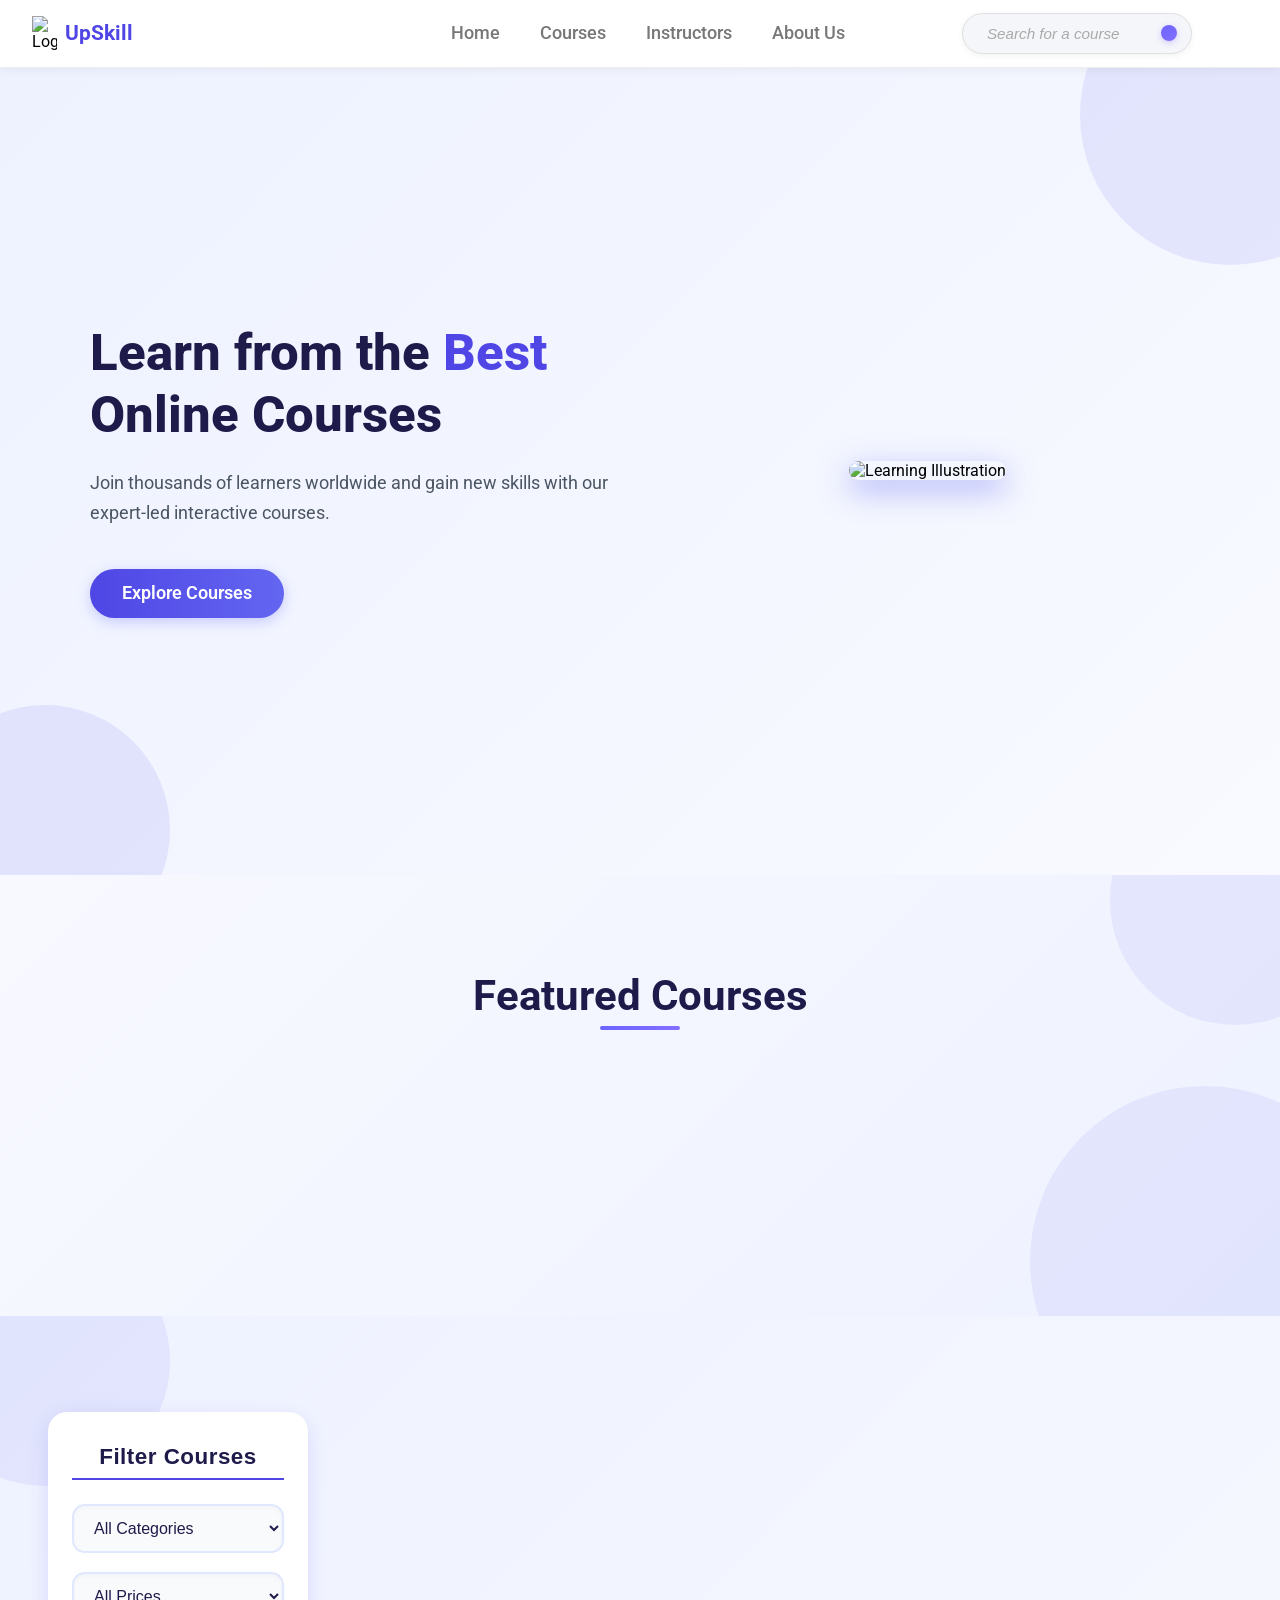
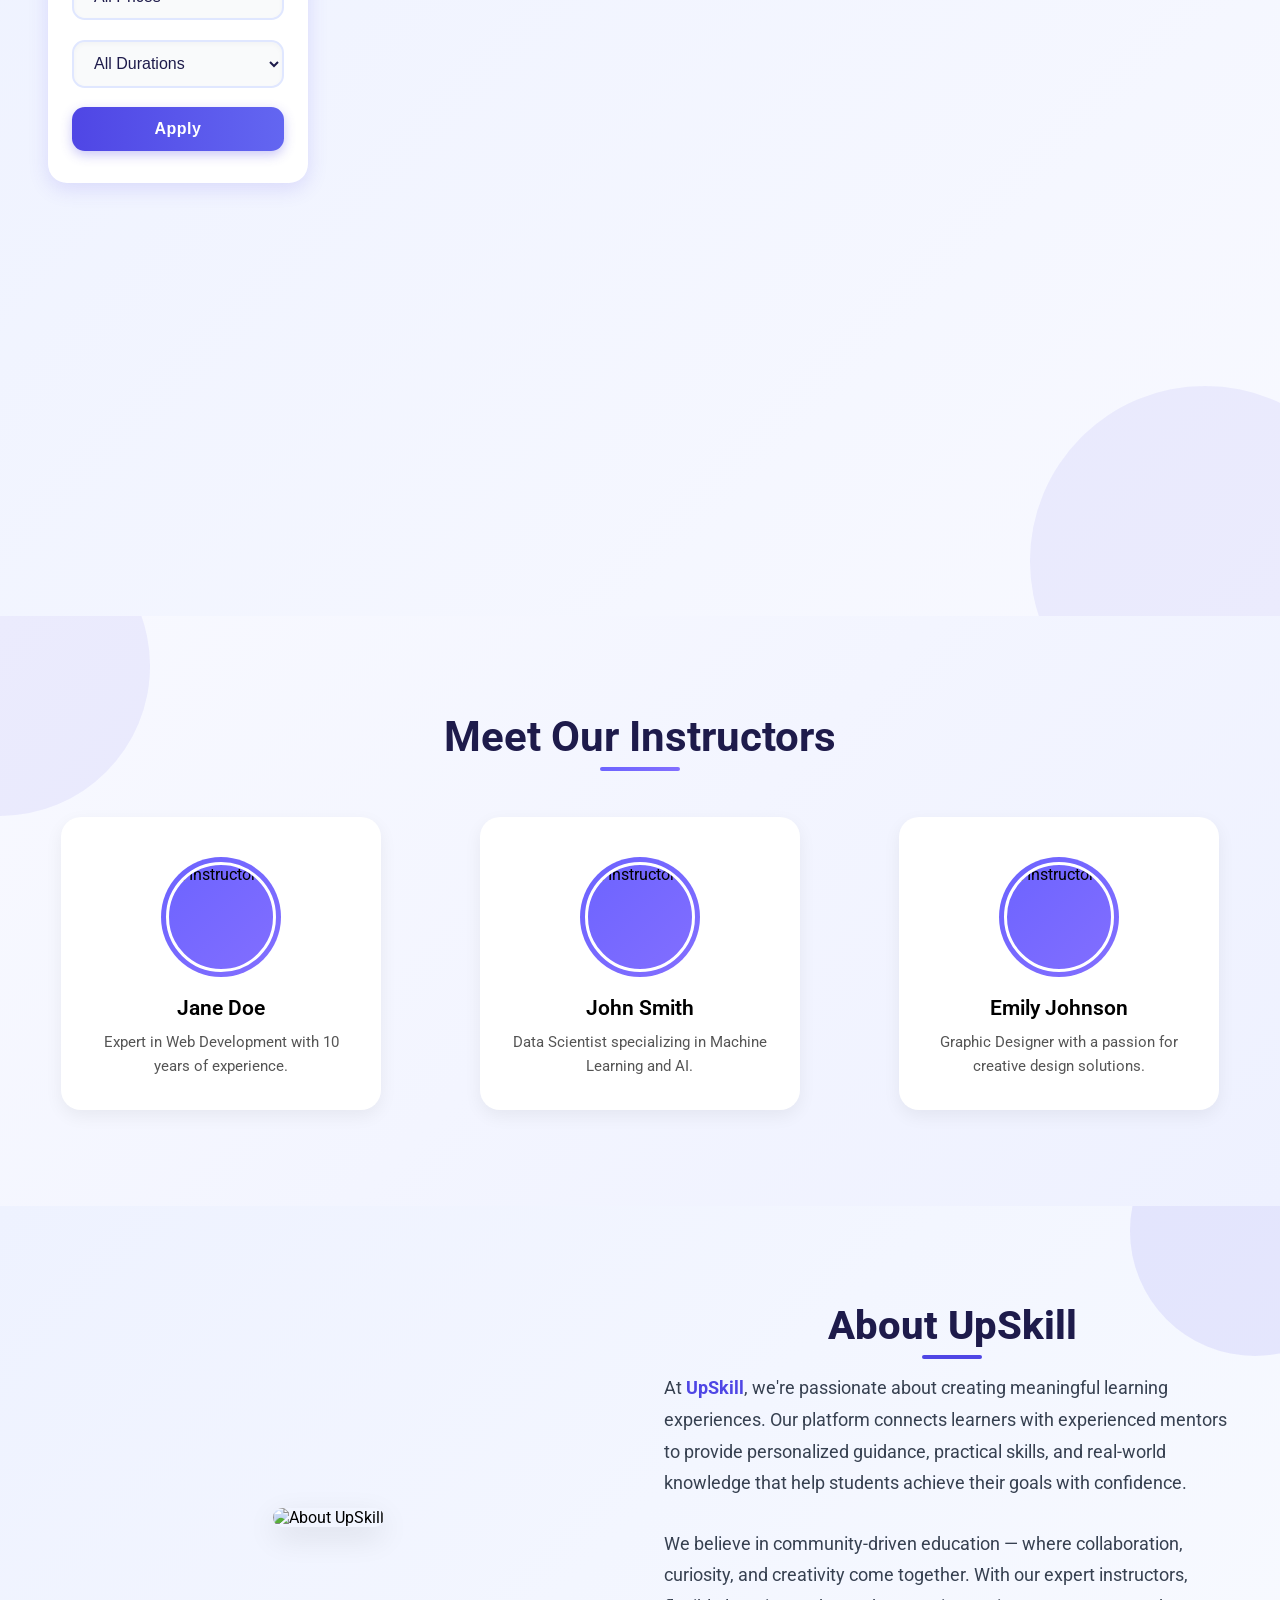
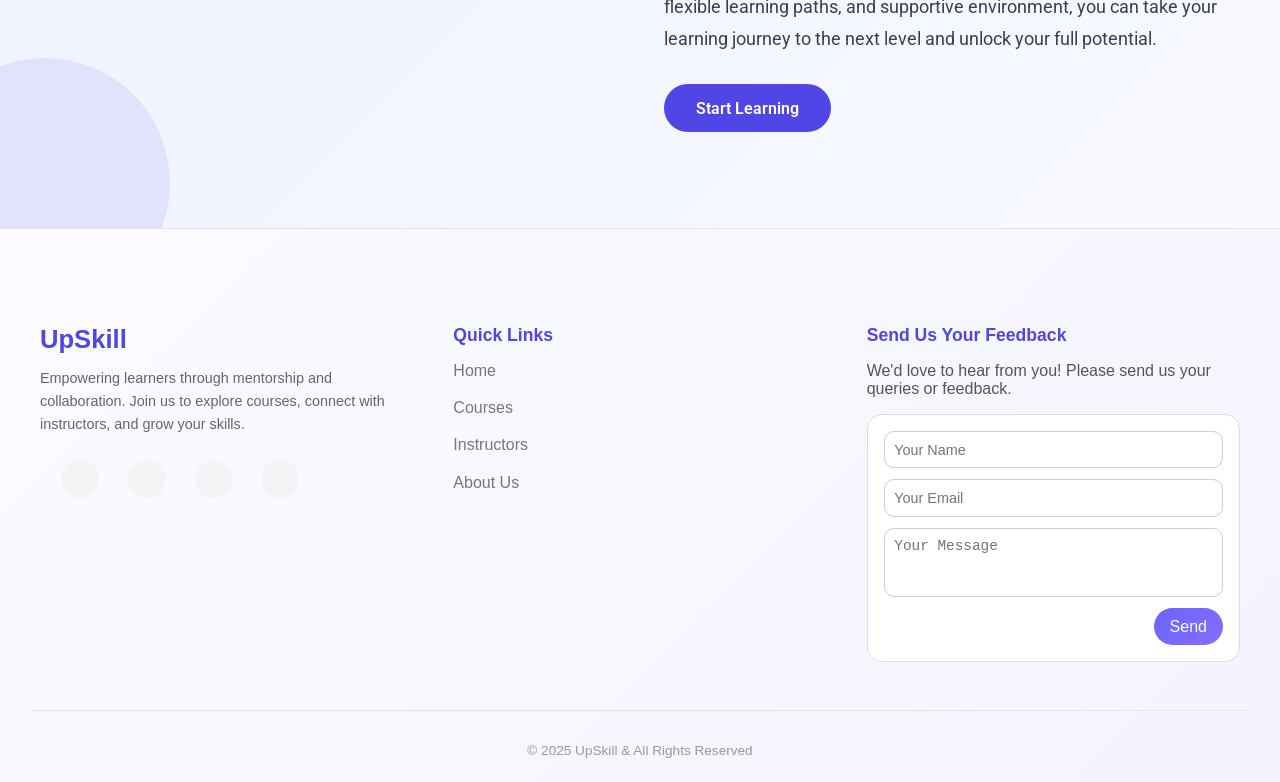
==== index.html @ 26d72ffb "Linking pages + some improvements in the admin page. /W Beshnack (Merge Request #7(" ====
<!DOCTYPE html>
<html lang="en">

<head>
    <meta charset="UTF-8" />
    <meta name="viewport" content="width=device-width, initial-scale=1.0" />
    <title>UpSkill</title>
    <link rel="stylesheet" href="https://cdnjs.cloudflare.com/ajax/libs/remixicon/3.5.0/remixicon.css">
    <link rel="shortcut icon" href="assets/img/online-learning.png" type="image/x-icon">

    <link rel="preconnect" href="https://fonts.googleapis.com">
    <link rel="preconnect" href="https://fonts.gstatic.com" crossorigin>
    <link href="https://fonts.googleapis.com/css2?family=Roboto:wght@400;500;700&display=swap" rel="stylesheet">

    <link rel="stylesheet" href="assets/css/style.css"/>
    <link rel="stylesheet" href="assets/css/swiper-bundle.min.css">
</head>

<body>
    <!-- Header -->
    <header class="header">
        <nav class="nav container">
            <!-- Logo -->
            <div class="nav__logo">
                <img src="assets/img/online-learning.png" alt="Logo" class="nav__logo-img" />
            </div>
            <div class="logo">UpSkill</div>

            <!-- Navigation Menu -->
            <div class="nav__menu" id="nav-menu">
                <ul class="nav__list">
                    <li class="nav__item">
                        <a href="#home" class="nav__link">
                            <i class="ri-home-2-line"></i>
                            <span>Home</span>
                        </a>
                    </li>
                    <li class="nav__item">
                        <a href="#courses" class="nav__link">
                            <i class="ri-book-open-line"></i>
                            <span>Courses</span>
                        </a>
                    </li>
                    <li class="nav__item">
                        <a href="#instructors" class="nav__link">
                            <i class="ri-presentation-line"></i>
                            <span>Instructors</span>
                        </a>
                    </li>
                    <li class="nav__item">
                        <a href="#about" class="nav__link">
                            <i class="ri-information-line"></i>
                            <span>About Us</span>
                        </a>
                    </li>
                </ul>
            </div>

            <div class="search-bar">
                <input type="text" placeholder="Search for a course" />
                <button><i class="ri-search-line"></i></button>
            </div>
            <div class="nav__actions">
                <i class="ri-user-line login-button" id="login-button" title="Login"></i>
                <i class="ri-notification-line" id="notification-button" title="Notifications"></i>
                <i class="ri-moon-line theme-button" id="theme-button" title="Toggle Theme"></i>
                <i class="ri-global-line" id="language-button" title="Change Language"></i>
            </div>
        </nav>
    </header>

    <main class="main">
        <!-- Home -->
        <section class="home section" id="home">
            <div class="home__container container grid">
                <div class="home__data">
                    <h1 class="home__title">
                        Learn from the <span class="highlight">Best</span><br> Online Courses
                    </h1>
                    <p class="home__description">
                        Join thousands of learners worldwide and gain new skills with our expert-led interactive courses.
                    </p>
                    <a href="#courses" class="button">Explore Courses</a>
                </div>
        
                <div class="home__image">
                    <img src="assets/img/aaa.png" alt="Learning Illustration" />
                </div>
            </div>
        </section>

        <!--------------- COURSES SECTION ----->
        <section class="courses section" id="courses">
            <h2 class="section__title">Featured Courses</h2>

            <div class="courses__container container">
                <div class="courses__swiper swiper">
                    <div class="swiper-wrapper">
                        <!-- Courses -->
                    </div>
                </div>
                <!-- Swiper Navigation -->
                <div class="swiper-button-prev"></div>
                <div class="swiper-button-next"></div>
                <div class="swiper-pagination"></div>
            </div>
        </section>

        <!----------------------------------Filter & Courses Section--------------------------->
        <section class="courses-filter-section">
            <div class="filter">
                <h3 class="filter-title">Filter Courses</h3>
                <div class="filter-controls">
                    <select id="categoryFilter">
                        <option value="all">All Categories</option>
                        <option value="Web Development">Web Development</option>
                        <option value="design">Design</option>
                        <option value="ai">Artificial Intelligence</option>
                        <option value="cyber">CyberSecurity</option>
                    </select>

                    <select id="priceFilter">
                        <option value="all">All Prices</option>
                        <option value="Free">Free</option>
                        <option value="under50">$0 -> $50</option>
                        <option value="under100">$50 -> $100</option>
                        <option value="premium">$100+</option>
                    </select>

                    <select id="durationFilter">
                        <option value="all">All Durations</option>
                        <option value="short">0 -> 5 hours</option>
                        <option value="medium">5 -> 15 hours</option>
                        <option value="long">15+ hours</option>
                    </select>

                    <button id="applyFilter">Apply</button>
                </div>
            </div>

            <div class="courses-container-filter" id="coursesContainerFilter">

            </div>
        </section>

            <!-- Instructors -->
                <section class="instructors section" id="instructors">
                    <h2 class="section__title">Meet Our Instructors</h2>
                
                    <div class="instructors__container">
                        <div class="instructor-item">
                            <div class="instructor-image-wrapper">
                                <img src="assets/img/aaa.png" alt="Instructor 1" class="instructor-image" />
                            </div>
                            <h3 class="instructor-name">Jane Doe</h3>
                            <p class="instructor-bio">
                                Expert in Web Development with 10 years of experience.
                            </p>
                        </div>
                
                        <div class="instructor-item">
                            <div class="instructor-image-wrapper">
                                <img src="assets/img/aaa.png" alt="Instructor 2" class="instructor-image" />
                            </div>
                            <h3 class="instructor-name">John Smith</h3>
                            <p class="instructor-bio">
                                Data Scientist specializing in Machine Learning and AI.
                            </p>
                        </div>
                
                        <div class="instructor-item">
                            <div class="instructor-image-wrapper">
                                <img src="assets/img/aaa.png" alt="Instructor 3" class="instructor-image" />
                            </div>
                            <h3 class="instructor-name">Emily Johnson</h3>
                            <p class="instructor-bio">
                                Graphic Designer with a passion for creative design solutions.
                            </p>
                        </div>
                    </div>
                </section>

    <!-- About Us -->
    <section class="about section" id="about">
        <div class="about__container container grid">
            <div class="about__image">
                <img src="assets/img/aaa.png" alt="About UpSkill" />
            </div>

            <div class="about__data">
                <h2 class="section__title about__title">About UpSkill</h2>
                <p class="about__description">
                    At <strong>UpSkill</strong>, we're passionate about creating meaningful learning experiences.
                    Our platform connects learners with experienced mentors to provide personalized guidance, practical
                    skills,
                    and real-world knowledge that help students achieve their goals with confidence.
                </p>

                <p class="about__description">
                    We believe in community-driven education — where collaboration, curiosity, and creativity come together.
                    With our expert instructors, flexible learning paths, and supportive environment,
                    you can take your learning journey to the next level and unlock your full potential.
                </p>

                <a href="#courses" class="about__button">Start Learning</a>
            </div>
        </div>
    </section>
    </main>

    <!-- Footer -->
    <footer class="footer">
        <div class="footer-container">
            <!-- Logo + Links -->
            <div class="footer-col">
                <h2 class="footer-logo">UpSkill</h2>
                <p class="footer-desc">
                    Empowering learners through mentorship and collaboration.
                    Join us to explore courses, connect with instructors, and grow your skills.
                </p>

                <div class="social-icons">
                    <a href="#"><i class="ri-facebook-fill"></i></a>
                    <a href="#"><i class="ri-twitter-fill"></i></a>
                    <a href="#"><i class="ri-instagram-fill"></i></a>
                    <a href="#"><i class="ri-linkedin-fill"></i></a>
                </div>
            </div>

            <!-- Quick Links -->
            <div class="footer-col">
                <h3>Quick Links</h3>
                <ul class="footer-links">
                    <li><a href="#home">Home</a></li>
                    <li><a href="#courses">Courses</a></li>
                    <li><a href="#instructors">Instructors</a></li>
                    <li><a href="#about">About Us</a></li>
                </ul>
            </div>

            <!-- Feedback Form -->
            <div class="footer-col">
                <h3>Send Us Your Feedback</h3>
                <p>We'd love to hear from you! Please send us your queries or feedback.</p>

                <form class="footer-feedback">
                    <input type="text" placeholder="Your Name" required />
                    <input type="email" placeholder="Your Email" required />
                    <textarea placeholder="Your Message" rows="3" required></textarea>
                    <button type="submit"><i class="ri-send-plane-line"></i> Send</button>
                </form>
            </div>
        </div>

        <div class="footer-bottom">
            <p>&copy; 2025 UpSkill & All Rights Reserved</p>
        </div>
    </footer>

    <!-- ========== Login Popup ========== -->
    <div class="login__container" id="login-container">
        <div class="login__box">
            <i class="ri-close-line login__close" id="login-close"></i>
            <h2 class="login__title">Welcome Back</h2>
            <p class="login__subtitle">Login to continue your learning journey</p>
    
            <form class="login__form">
                <div class="login__input-box">
                    <input type="email" id="popupemail" required>
                    <label>Email</label>
                </div>
    
                <div class="login__input-box">
                    <input type="password" id="popuppassword" required>
                    <label>Password</label>
                </div>
    
                <button type="submit" class="login__btn" id="login--button">Login</button>
                <button type="reset" class="logout__btn" id="logout-button">Logout</button>
    
                <p class="login__register">
                    Don't have an account? <a href="register.html">Register</a>
                </p>
            </form>
        </div>
    </div>

    <!-- ========== Script ========== -->
    <script src="assets/js/main.js" type="module"></script>
    <script src="assets/js/indexlogin.js" type="module"></script>
    <script src="assets/js/theme.js"></script>
    <script src="assets/js/swiper-bundle.min.js"></script>
    <script src="assets/js/courses.js" type="module"></script>
    <script src="assets/js/filter.js" type="module"></script>
    <script src="assets/js/language.js"></script>
</body>

</html>
---- assets/css/style.css ----
/*
    color palette
    #4f46e5
    #4338ca
    #6c63ff
    #1e1b4b
    #836fff
    #777
    #333
    #000
    #fff
*/

* {
    margin: 0;
    padding: 0;
    box-sizing: border-box;
}

html {
    scroll-behavior: smooth;
    font-family: "Roboto", sans-serif;
}

body {
    font-family: "Roboto", sans-serif;
    background-color: #fff;
    color: #000;
    display: flex;
    flex-direction: column;
    min-height: 100vh;
    padding-top: 65px; 
}

.header {
    width: 100%;
    position: fixed;
    top: 0;
    left: 0;
    z-index: 1000; 
    border-bottom: 1px solid #eee;
    background-color: #fff;
    padding: 0.8rem 2rem;
    box-shadow: 0 2px 10px rgba(0, 0, 0, 0.05); 
}

.nav.container {
    display: flex;
    align-items: center;
    justify-content: space-between;
    flex-wrap: wrap;
}

.logo {
    font-weight: 700;
    font-size: 1.3rem;
    color: #4f46e5;
}

.nav__logo img {
    width: 25px;
    height: auto;
    margin-right: 0.5rem;
    display: flex;
    align-items: center;
}

/* ========== Navigation Menu =======================*/
.nav__menu {
    flex: 1;
    display: flex;
    justify-content: center;
    margin-left: 12rem;
}

.nav__list {
    list-style: none;
    display: flex;
    gap: 2rem;
}

.nav__link {
    text-decoration: none;
    color: #777;
    font-weight: 500;
    font-size: 1.1rem;
    display: flex;
    align-items: center;
    gap: 0.5rem;
    transition: 0.3s ease;
}

.nav__link:hover,
.nav__link.active-link {
    color: #4338ca;
}

.nav__link i {
    font-size: 1.1rem;
}

.nav__actions {
    display: flex;
    align-items: center;
    gap: 1rem;
}

.search-bar {
    display: flex;
    align-items: center;
    background-color: #f7f7fa;
    border-radius: 30px;
    padding: 0.45rem 0.9rem;
    width: 240px;
    transition: all 0.3s ease;
    box-shadow: 0 2px 8px rgba(0, 0, 0, 0.05);
    border: 1px solid transparent;
}

.search-bar input {
    border: none;
    background: transparent;
    outline: none;
    width: 100%;
    padding: 0.4rem;
    font-size: 0.9rem;
    color: #333;
}

.search-bar input::placeholder {
    color: #aaa;
    font-style: italic;
}

.search-bar button {
    border: none;
    background: linear-gradient(135deg, #6c63ff, #836fff);
    color: #fff;
    cursor: pointer;
    font-size: 1rem;
    border-radius: 50%;
    padding: 0.4rem;
    display: flex;
    align-items: center;
    justify-content: center;
    transition: 0.3s ease;
}

.search-bar {
    display: flex;
    align-items: center;
    background: #f5f6fa;
    border-radius: 40px;
    padding: 0.3rem 0.9rem;
    width: 230px;
    transition: all 0.35s ease;
    box-shadow: 0 2px 6px rgba(0, 0, 0, 0.05);
    border: 1px solid #e0e0e0;
    position: relative;
    margin-right: 0.5rem;
}

.search-bar input {
    border: none;
    background: transparent;
    outline: none;
    width: 100%;
    padding: 0.4rem 0.6rem;
    font-size: 0.95rem;
    color: #333;
    font-weight: 500;
    transition: 0.3s ease;
}

.search-bar input::placeholder {
    color: #aaa;
    font-weight: 400;
}

.search-bar button {
    border: none;
    background: linear-gradient(135deg, #6c63ff, #836fff);
    color: #fff;
    cursor: pointer;
    font-size: 0.8rem;
    border-radius: 50%;
    padding: 0.5rem;
    display: flex;
    align-items: center;
    justify-content: center;
    transition: 0.3s ease;
    box-shadow: 0 2px 6px rgba(108, 99, 255, 0.3);
}

.search-bar button:hover {
    transform: scale(1.1);
    box-shadow: 0 3px 10px rgba(108, 99, 255, 0.5);
}

.search-bar:focus-within {
    width: 280px;
    background: #fff;
    border: 1px solid #6c63ff;
    box-shadow: 0 0 12px rgba(108, 99, 255, 0.3);
}

.search-bar:hover {
    box-shadow: 0 3px 10px rgba(0, 0, 0, 0.08);
}

.nav__actions i {
    font-size: 1.4rem;
    color: #777;
    cursor: pointer;
    transition: 0.3s;
}

.nav__actions i:hover {
    color: #4338ca;
    transform: scale(1.1);
}

/* ================= HOME SECTION ============================================= */

.home {
    width: 100%;
    min-height: 90vh;
    padding: 6rem 2rem;
    background: linear-gradient(135deg, #eef2ff 0%, #f8faff 100%);
    display: flex;
    align-items: center;
    justify-content: center;
    position: relative;
    overflow: hidden;
}

.home::before,
.home::after {
    content: "";
    position: absolute;
    border-radius: 50%;
    background: rgba(79, 70, 229, 0.1);
    z-index: 0;
}

.home::before {
    width: 300px;
    height: 300px;
    top: -100px;
    right: -100px;
}

.home::after {
    width: 250px;
    height: 250px;
    bottom: -80px;
    left: -80px;
}

.home__container {
    display: grid;
    grid-template-columns: repeat(auto-fit, minmax(320px, 1fr));
    align-items: center;
    gap: 3rem;
    max-width: 1100px;
    margin: 0 auto;
    z-index: 1;
}

.home__data {
    text-align: left;
    max-width: 550px;
}

.home__title {
    font-size: 3.2rem;
    font-weight: 800;
    color: #1e1b4b;
    line-height: 1.2;
    margin-bottom: 1.5rem;
}

.home__title .highlight {
    color: #4f46e5;
    position: relative;
}

.home__description {
    font-size: 1.1rem;
    color: #4b5563;
    margin-bottom: 2.5rem;
    line-height: 1.7;
}

.button {
    display: inline-block;
    background: linear-gradient(90deg, #4f46e5, #6366f1);
    color: #fff;
    padding: 0.9rem 2rem;
    font-size: 1.1rem;
    border-radius: 30px;
    font-weight: 600;
    text-decoration: none;
    transition: 0.3s ease;
    box-shadow: 0 4px 14px rgba(99, 102, 241, 0.3);
}

.button:hover {
    transform: translateY(-3px);
    box-shadow: 0 6px 20px rgba(99, 102, 241, 0.5);
}

.home__image {
    text-align: center;
}

.home__image img {
    max-width: 100%;
    width: 420px;
    border-radius: 10px;
    box-shadow: 0 10px 30px rgba(99, 102, 241, 0.5);
    transition: transform 0.5s ease, box-shadow 0.5s ease;
}

.home__image img:hover {
    transform: scale(1.05);
    box-shadow: 0 15px 40px rgba(99, 102, 241, 0.5);
}

/* ==================== COURSES SECTION ==================== */
.courses {
    padding: 6rem 2rem;
    background: linear-gradient(135deg, #f8f9ff 0%, #eef2ff 100%);
    text-align: center;
    position: relative;
    overflow: hidden;
}

.courses::before,
.courses::after {
    content: "";
    position: absolute;
    border-radius: 50%;
    background: rgba(79, 70, 229, 0.08);
    z-index: 0;
}

.courses::before {
    width: 250px;
    height: 250px;
    top: -100px;
    right: -80px;
}

.courses::after {
    width: 350px;
    height: 350px;
    bottom: -120px;
    right: -100px;
}

.section__title {
    font-size: 2.8rem;
    font-weight: 800;
    color: #1e1b4b;
    margin-bottom: 3rem;
    position: relative;
    z-index: 1;
}

.section__title::after {
    content: "";
    position: absolute;
    left: 50%;
    bottom: -10px;
    transform: translateX(-50%);
    width: 80px;
    height: 5px;
    background: linear-gradient(90deg, #4f46e5, #6366f1);
    border-radius: 5px;
}

/* ==================== CONTAINER ==================== */
.courses__container {
    max-width: 1100px;
    margin: 0 auto;
    padding: 0 5rem 5rem;
    position: relative;
    z-index: 1;
    overflow: visible;
}

.courses__swiper {
    padding-bottom: 3rem;
}

/* ==================== COURSE CARD ==================== */
.course-item {
    background-color: #fff;
    border-radius: 20px;
    box-shadow: 0 8px 25px rgba(0, 0, 0, 0.05);
    overflow: hidden;
    text-align: left;
    transition: transform 0.3s ease, box-shadow 0.3s ease;
    max-width: 350px;
    margin: auto;
}

.course-item:hover {
    transform: translateY(-10px);
    box-shadow: 0 15px 35px rgba(99, 102, 241, 0.15);
}

.course-image {
    width: 100%;
    height: 200px;
    object-fit: cover;
    transition: transform 0.4s ease;
}

.course-item:hover .course-image {
    transform: scale(1.05);
}

.course-item h3 {
    font-size: 1.25rem;
    color: #1e1b4b;
    margin: 1rem 1.5rem 0.5rem;
    font-weight: 600;
}

.course-item p {
    color: #4b5563;
    font-size: 0.95rem;
    margin: 0 1.5rem 1.5rem;
    line-height: 1.6;
}

.course-item .button {
    display: inline-block;
    background: linear-gradient(90deg, #4f46e5, #6366f1);
    color: #fff;
    font-size: 0.95rem;
    padding: 0.7rem 1.6rem;
    border-radius: 25px;
    font-weight: 600;
    text-decoration: none;
    margin: 0 1.5rem 1.5rem;
    transition: 0.3s ease;
    box-shadow: 0 4px 14px rgba(99, 102, 241, 0.3);
}

.course-item .button:hover {
    transform: translateY(-3px);
    box-shadow: 0 6px 18px rgba(99, 102, 241, 0.5);
}

/* ==================== SWIPER STYLING ==================== */
.swiper-slide {
    transition: transform 0.4s ease, opacity 0.4s ease;
}

.swiper-slide-active {
    transform: scale(1.02);
}

/* --- Navigation Buttons --- */
.swiper-button-prev,
.swiper-button-next {
    color: #4f46e5 !important;
    width: 48px;
    height: 48px;
    border-radius: 50%;
    transition: all 0.3s ease;
    position: absolute;
    top: 50%;
    transform: translateY(-50%);
    z-index: 10;
}

.swiper-button-prev {
    left: -30px;
}

.swiper-button-next {
    right: -30px;
}

.swiper-button-prev:hover,
.swiper-button-next:hover {
    transform: translateY(-50%) scale(1.1);
}

.swiper-button-prev::after,
.swiper-button-next::after {
    font-size: 18px;
    font-weight: 700;
}

/* --- Pagination --- */
.swiper-pagination {
    bottom: 0 !important;
    margin-top: 1rem;
}

.swiper-pagination-bullet {
    background: #a5b4fc !important;
    opacity: 0.7;
    transition: all 0.3s ease;
}

.swiper-pagination-bullet-active {
    background: #4f46e5 !important;
    transform: scale(1.2);
    opacity: 1;
}

/* ========================== FILTER & COURSES SECTION ========================== */
.courses-filter-section {
    display: flex;
    align-items: flex-start;
    gap: 2.5rem;
    padding: 4rem 3rem;
    background: linear-gradient(135deg, #eef2ff 0%, #f8f9ff 100%);
    min-height: 100vh;
    font-family: "Poppins", sans-serif;
    position: relative;
    overflow: hidden;
}

.courses-filter-section::before,
.courses-filter-section::after {
    content: "";
    position: absolute;
    border-radius: 50%;
    background: rgba(79, 70, 229, 0.08);
    z-index: 0;
}

.courses-filter-section::before {
    width: 250px;
    height: 250px;
    top: -80px;
    left: -80px;
}

.courses-filter-section::after {
    width: 350px;
    height: 350px;
    bottom: -120px;
    right: -100px;
}

.filter {
    flex: 0 0 260px;
    max-width: 260px;
    background: #ffffff;
    padding: 2rem 1.5rem;
    border-radius: 1.2rem;
    box-shadow: 0 6px 20px rgba(79, 70, 229, 0.15);
    position: sticky;
    top: 2rem;
    transition: transform 0.3s ease;
    animation: fadeInLeft 0.6s ease;
    z-index: 1;
}

.filter:hover {
    transform: translateY(-3px);
}

.filter-title {
    font-size: 1.4rem;
    color: #1e1b4b;
    font-weight: 600;
    margin-bottom: 1.5rem;
    text-align: center;
    letter-spacing: 0.5px;
    border-bottom: 2px solid #4f46e5;
    padding-bottom: 0.5rem;
}

.filter-controls {
    display: flex;
    flex-direction: column;
    gap: 1.2rem;
}

.filter-controls select {
    padding: 0.8rem 1rem;
    border: 2px solid #e0e7ff;
    border-radius: 0.8rem;
    font-size: 1rem;
    background-color: #f9fafb;
    color: #1e1b4b;
    transition: all 0.3s ease;
    box-shadow: inset 0 2px 5px rgba(0, 0, 0, 0.03);
}

.filter-controls select:focus {
    outline: none;
    border-color: #4f46e5;
    background-color: #ffffff;
    box-shadow: 0 0 0 3px rgba(79, 70, 229, 0.15);
}

.filter-controls button {
    padding: 0.8rem;
    font-size: 1rem;
    border: none;
    border-radius: 0.8rem;
    background: linear-gradient(90deg, #4f46e5, #6366f1);
    color: #ffffff;
    cursor: pointer;
    font-weight: 600;
    letter-spacing: 0.5px;
    transition: all 0.3s ease;
    box-shadow: 0 4px 12px rgba(79, 70, 229, 0.3);
}

.filter-controls button:hover {
    background: linear-gradient(90deg, #4338ca, #4f46e5);
    transform: translateY(-2px);
    box-shadow: 0 6px 16px rgba(79, 70, 229, 0.4);
}

.courses-container-filter {
    flex: 1;
    display: grid;
    grid-template-columns: repeat(auto-fit, minmax(260px, 1fr));
    gap: 2rem;
    z-index: 1;
}

.course-item-filter {
    background: #ffffff;
    max-width: 325px;
    border-radius: 1rem;
    box-shadow: 0 6px 16px rgba(0, 0, 0, 0.08);
    padding: 1.5rem;
    text-align: center;
    transition: transform 0.3s ease, box-shadow 0.3s ease;
    animation: fadeInUp 0.5s ease;
}

.course-item-filter:hover {
    transform: translateY(-6px);
    box-shadow: 0 10px 25px rgba(0, 0, 0, 0.15);
}

.course-item-filter img {
    width: 100%;
    height: 160px;
    object-fit: cover;
    border-radius: 0.8rem;
    margin-bottom: 1rem;
}

.course-item-filter h3 {
    font-size: 1.1rem;
    color: #1e1b4b;
    font-weight: 600;
    margin-bottom: 0.6rem;
}

.course-item-filter p {
    font-size: 0.95rem;
    color: #555;
    margin: 0.3rem 0;
    line-height: 1.4;
}

.course-item-filter p:first-of-type {
    font-weight: 600;
    color: #4f46e5;
}

.course-item-filter button {
    margin-top: 1rem;
    background: linear-gradient(135deg, #4f46e5, #6366f1);
    color: #fff;
    border: none;
    padding: 0.6rem 1.2rem;
    font-size: 0.95rem;
    border-radius: 0.5rem;
    cursor: pointer;
    transition: background 0.3s ease, transform 0.2s ease;
}

.course-item-filter button:hover {
    background: linear-gradient(135deg, #4338ca, #4f46e5);
    transform: scale(1.05);
}


/* ======= Instructors Section ============================================================================ */
.instructors {
    padding: 6rem 2rem;
    background: linear-gradient(135deg, #f8f9ff, #eef1ff);
    text-align: center;
    position: relative;
    overflow: hidden;
}

.instructors::before {
    content: "";
    position: absolute;
    top: -100px;
    left: -150px;
    width: 300px;
    height: 300px;
    background: rgba(79, 70, 229, 0.08);
    border-radius: 50%;
    z-index: 0;
}

.section__title {
    font-size: 2.6rem;
    font-weight: 700;
    color: #1e1b4b;
    margin-bottom: 3.5rem;
    position: relative;
}

.section__title::after {
    content: "";
    display: block;
    width: 80px;
    height: 4px;
    background: linear-gradient(135deg, #6c63ff, #836fff);
    margin: 1rem auto 0;
    border-radius: 10px;
}

.instructors__container {
    display: grid;
    grid-template-columns: repeat(auto-fit, minmax(260px, 1fr));
    gap: 2.5rem;
    justify-items: center;
    z-index: 1;
    position: relative;
}

.instructor-item {
    background: #fff;
    border-radius: 20px;
    box-shadow: 0 6px 18px rgba(0, 0, 0, 0.06);
    padding: 2.5rem 1.5rem 2rem;
    width: 100%;
    max-width: 320px;
    text-align: center;
    transition: all 0.4s ease;
    position: relative;
}

.instructor-item:hover {
    transform: translateY(-10px);
    box-shadow: 0 10px 25px rgba(108, 99, 255, 0.25);
}

.instructor-image-wrapper {
    width: 120px;
    height: 120px;
    margin: 0 auto 1.2rem;
    border-radius: 50%;
    padding: 5px;
    background: linear-gradient(135deg, #6c63ff, #836fff);
    display: flex;
    align-items: center;
    justify-content: center;
    transition: all 0.4s ease;
}

.instructor-item:hover .instructor-image-wrapper {
    transform: rotate(5deg) scale(1.05);
    box-shadow: 0 0 15px rgba(108, 99, 255, 0.5);
}

.instructor-image {
    width: 100%;
    height: 100%;
    border-radius: 50%;
    object-fit: cover;
    border: 3px solid #fff;
}

.instructor-name {
    font-size: 1.3rem;
    font-weight: 600;
    color: #000;
    margin-top: 0.8rem;
}

.instructor-bio {
    color: #555;
    font-size: 0.95rem;
    line-height: 1.6;
    margin-top: 0.6rem;
    padding: 0 0.5rem;
}

/* ================= ABOUT SECTION ================= */

.about {
    padding: 6rem 2rem;
    background: linear-gradient(135deg, #eef2ff 0%, #f8faff 100%);
    display: flex;
    align-items: center;
    justify-content: center;
    position: relative;
    overflow: hidden;
}

.about::before,
.about::after {
    content: "";
    position: absolute;
    border-radius: 50%;
    background: rgba(79, 70, 229, 0.1);
    z-index: 0;
}

.about::before {
    width: 250px;
    height: 250px;
    top: -100px;
    right: -100px;
}
.about::after {
    width: 250px;
    height: 250px;
    bottom: -80px;
    left: -80px;
}

.about__container {
    display: grid;
    grid-template-columns: repeat(auto-fit, minmax(350px, 1fr));
    align-items: center;
    gap: 3rem;
    max-width: 1200px;
    margin: 0 auto;
    z-index: 1;
}

.about__image {
    text-align: center;
    position: relative;
}

.about__image img {
    max-width: 100%;
    width: 420px;
    border-radius: 20px;
    box-shadow: 0 10px 30px rgba(0, 0, 0, 0.1);
    transition: transform 0.5s ease, box-shadow 0.5s ease;
}

.about__image img:hover {
    transform: scale(1.05);
    box-shadow: 0 15px 40px rgba(0, 0, 0, 0.15);
}

.about__data {
    text-align: left;
    max-width: 600px;
}

.about__title {
    font-size: 2.5rem;
    font-weight: 800;
    color: #1e1b4b;
    margin-bottom: 1.5rem;
    position: relative;
    text-align: center;
}

.about__title::after {
    content: "";
    display: block;
    width: 60px;
    height: 4px;
    background: #4f46e5;
    margin-top: 0.8rem;
    border-radius: 2px;
}

.about__description {
    font-size: 1.1rem;
    color: #374151;
    margin-bottom: 1.8rem;
    line-height: 1.8;
}

.about__description strong {
    color: #4f46e5;
}

.about__button {
    display: inline-block;
    background-color: #4f46e5;
    color: #fff;
    padding: 0.9rem 2rem;
    border-radius: 30px;
    text-decoration: none;
    font-weight: 600;
    font-size: 1rem;
    transition: all 0.3s ease;
}

.about__button:hover {
    background-color: #4338ca;
    transform: translateY(-3px);
    box-shadow: 0 8px 20px rgba(79, 70, 229, 0.3);
}
/* ================= FOOTER SECTION ================= */

.footer {
    width: 100%;
    background: linear-gradient(135deg, #fafaff, #f4f4ff);
    border-top: 1px solid #e5e5e5;
    padding: 3rem 2rem 1.5rem;
    color: #555;
    font-family: 'Poppins', sans-serif;
}

.footer-container {
    display: flex;
    justify-content: space-between;
    flex-wrap: wrap;
    gap: 2.5rem;
    max-width: 1200px;
    margin: 3rem auto;
}

.footer-col {
    flex: 1 1 300px;
    min-width: 260px;
}

.footer-logo {
    font-size: 1.6rem;
    font-weight: 700;
    color: #4f46e5;
    margin-bottom: 0.8rem;
}

.footer-desc {
    font-size: 0.9rem;
    color: #666;
    line-height: 1.6;
    margin-bottom: 1.2rem;
}

.social-icons {
    display: flex;
    align-items: center;
    justify-content: center;
    gap: 1rem; 
    margin-top: 1.5rem;
    margin-right: 5rem;
}

.social-icons a {
    display: flex;
    align-items: center;
    justify-content: center;
    width: 38px;
    height: 38px;
    border-radius: 50%;
    background: #f3f4f6;
    color: #555;
    font-size: 1rem;
    text-decoration: none;
    transition: all 0.3s ease;
}

.social-icons a:hover {
    color: #fff;
    background: linear-gradient(135deg, #6c63ff, #836fff);
    transform: translateY(-3px) scale(1.05);
    box-shadow: 0 4px 10px rgba(108, 99, 255, 0.4);
}

.footer-col h3 {
    font-size: 1.1rem;
    color: #4f46e5;
    margin-bottom: 1rem;
}

.footer-links {
    list-style: none;
    padding: 0;
}

.footer-links li {
    margin-bottom: 1.2rem;
}

.footer-links a {
    text-decoration: none;
    color: #777;
    font-weight: 500;
    transition: 0.3s ease;
}

.footer-links a:hover {
    color: #4338ca;
    padding-left: 4px;
}

.footer-feedback {
    display: flex;
    flex-direction: column;
    gap: 0.7rem;
    background: #fff;
    border: 1px solid #ddd;
    border-radius: 15px;
    padding: 1rem;
    transition: 0.3s ease;
    margin-top: 1rem;
}

.footer-feedback input,
.footer-feedback textarea {
    width: 100%;
    border: 1px solid #ccc;
    border-radius: 10px;
    padding: 0.6rem;
    font-size: 0.9rem;
    outline: none;
    resize: none;
}

.footer-feedback input:focus,
.footer-feedback textarea:focus {
    border-color: #6c63ff;
    box-shadow: 0 0 4px rgba(108, 99, 255, 0.3);
}

.footer-feedback button {
    background: linear-gradient(135deg, #6c63ff, #836fff);
    border: none;
    color: #fff;
    padding: 0.6rem 1rem;
    border-radius: 30px;
    cursor: pointer;
    font-size: 1rem;
    transition: 0.3s;
    align-self: flex-end;
}

.footer-feedback button:hover {
    transform: scale(1.05);
    box-shadow: 0 3px 8px rgba(108, 99, 255, 0.4);
}

.social-icons a {
    color: #777;
    font-size: 1.3rem;
    margin-right: 0.8rem;
    transition: 0.3s ease;
}

.social-icons a:hover {
    color: #4338ca;
    transform: translateY(-2px);
}

.footer-bottom {
    border-top: 1px solid #e5e5e5;
    text-align: center;
    padding-top: 2rem;
    margin-top: 2rem;
}

.footer-bottom p {
    font-size: 0.85rem;
    color: #999;
}

/* ================= LOGIN POPUP ================================================================ */
.login__container {
    position: fixed;
    inset: 0;
    background: rgba(17, 24, 39, 0.6);
    display: flex;
    align-items: center;
    justify-content: center;
    opacity: 0;
    pointer-events: none;
    transition: opacity 0.4s ease;
    z-index: 1000;
}

.login__container.active {
    opacity: 1;
    pointer-events: all;
}

.login__box {
    background: #fff;
    padding: 2.5rem 2rem;
    border-radius: 20px;
    width: 90%;
    max-width: 400px;
    text-align: center;
    position: relative;
    box-shadow: 0 8px 25px rgba(0, 0, 0, 0.15);
    transform: translateY(-50px);
    opacity: 0;
    transition: all 0.4s ease;
}

.login__container.active .login__box {
    transform: translateY(0);
    opacity: 1;
}

.login__close {
    position: absolute;
    top: 15px;
    right: 20px;
    font-size: 1.4rem;
    color: #4b5563;
    cursor: pointer;
    transition: color 0.3s ease;
}


.login__close:hover {
    color: #1e1b4b;
}

.login__title {
    font-size: 1.8rem;
    font-weight: 700;
    color: #1e1b4b;
    margin-bottom: 0.3rem;
}

.login__subtitle {
    color: #6b7280;
    font-size: 0.9rem;
    margin-bottom: 2rem;
}

.login__input-box {
    position: relative;
    margin: 1.5rem 0;
}

.login__input-box input {
    width: 100%;
    padding: 0.8rem 0.5rem;
    border: none;
    border-bottom: 2px solid #ccc;
    outline: none;
    font-size: 1rem;
    background: transparent;
    transition: 0.3s;
}

.login__input-box label {
    position: absolute;
    left: 0;
    top: 50%;
    transform: translateY(-50%);
    pointer-events: none;
    color: #888;
    transition: 0.3s;
}

.login__input-box input:focus ~ label,
.login__input-box input:valid ~ label {
    top: -10px;
    font-size: 0.85rem;
    color: #4f46e5;
}

.login__input-box input:focus {
    border-bottom-color: #4f46e5;
}

.login__btn {
    width: 100%;
    padding: 0.9rem;
    border: none;
    border-radius: 10px;
    background: linear-gradient(135deg, #4f46e5, #6366f1);
    color: #fff;
    font-size: 1rem;
    cursor: pointer;
    transition: 0.3s;
    margin-top: 0.5rem;
}

.logout__btn{
    width: 100%;
    padding: 0.9rem;
    border: none;
    border-radius: 10px;
    background: #dc2626;
    color: #fff;
    font-size: 1rem;
    cursor: pointer;
    transition: 0.3s;
    margin-top: 0.5rem;
}

.login__btn:hover {
    background: linear-gradient(135deg, #4338ca, #4f46e5);
    transform: translateY(-2px);
    box-shadow: 0 3px 8px rgba(108, 99, 255, 0.4);
}

.logout__btn:hover {
    background: #b91c1c;
    transform: translateY(-2px);
    box-shadow: 0 3px 8px rgba(108, 99, 255, 0.4);
}

.login__register {
    margin-top: 1.2rem;
    font-size: 0.9rem;
}

.login__register a {
    color: #4f46e5;
    text-decoration: none;
    font-weight: 600;
    transition: 0.3s ease;
}

.login__register a:hover {
    color: #4338ca;
    text-decoration: underline;
}

/*====================== Responsive Styles ======================*/

/* --- Tablets --- */
@media (max-width: 992px) {

    /* NavBar */
    .nav {
        flex-wrap: wrap;
        justify-content: center;
        text-align: center;
    }

    .nav__actions {
        order: 2;
        margin-top: 10px;
    }

    .nav__search,
    .nav__menu,
    .search-bar {
        width: 100%;
        justify-content: center;
        margin-top: 10px;
    }

    .nav__menu {
        order: 3;
    }

    .nav__list {
        display: flex;
        flex-wrap: wrap;
        justify-content: center;
        gap: 1rem;
    }

    /* Home */
    .home__container,
    .about__container {
        grid-template-columns: 1fr;
        text-align: center;
    }

    .home__title {
        font-size: 2.5rem;
        font-weight: 700;
        text-transform: uppercase;
        margin-bottom: 1rem;
    }

    .home__description {
        font-size: 1rem;
        margin-bottom: 2rem;
        padding: 0 10px;
    }

    .home__cta {
        padding: 0.8rem 1.8rem;
        font-size: 1rem;
    }

    .home__image img,
    .about__image img {
        width: 80%;
        margin: auto;
        display: block;
    }

        /* Courses Swiper*/
        .courses__container {
            width: 100%;
            padding: 1.5rem 1rem;
            display: grid;
            grid-template-columns: repeat(auto-fit, minmax(220px, 1fr));
            gap: 1.5rem;
            justify-items: center;
            align-items: stretch;
        }

        .swiper {
            width: 70%;
            text-align: center;
            padding: auto;
        }
    
        .courses__swiper {
            padding: 0.8rem 0;
        }
    
        .course-item {
            width: 100%;
            padding: 1.2rem;
            border-radius: 14px;
            box-shadow: 0 2px 10px rgba(0, 0, 0, 0.08);
            transition: transform 0.3s ease, box-shadow 0.3s ease;
        }
    
        .course-item:hover {
            transform: translateY(-4px);
            box-shadow: 0 6px 16px rgba(0, 0, 0, 0.12);
        }
    
        .course-item img {
            width: 100%;
            height: auto;
            border-radius: 10px;
        }
    
        .course-item h3 {
            font-size: 1.2rem;
            margin: 0.8rem 0 0.4rem;
        }
    
        .course-item p {
            font-size: 0.95rem;
            line-height: 1.4;
            margin-bottom: 0.8rem;
        }
    
        .course-item button {
            padding: 0.6rem 1.2rem;
            font-size: 0.95rem;
            border-radius: 8px;
        }
    
        .swiper-button-prev,
        .swiper-button-next {
            width: 30px;
            height: 30px;
        }

    /* Course Filter */
    .courses-filter-section {
        flex-direction: column;
        gap: 2rem;
    }

    .filter {
        width: 100%;
        text-align: center;
        margin: auto;
        padding: 1rem;
        margin-bottom: 2rem;
    }

    .filter-controls {
        flex-direction: column;
        align-items: center;
        gap: 1rem;
    }

    .filter-controls select,
    .filter-controls button {
        width: 80%;
    }

    .courses-container-filter {
        grid-template-columns: repeat(2, 1fr);
        gap: 1.5rem;
        width: 100%;
    }

    .course-item-filter {
        width: 100%;
        padding: 1rem;
    }

    /* Instructors */
    .instructors__container {
        grid-template-columns: repeat(2, 1fr);
        gap: 2rem;
    }

    /* About */
    .about__description {
        font-size: 1rem;
        margin-bottom: 1.5rem;
        padding: 0 10px;
    }

    .about__image {
        margin-bottom: 2rem;
    }

    /* Footer */
    .footer-container {
        grid-template-columns: repeat(2, 1fr);
        gap: 2rem;
    }

    .social-icons {
        justify-content: flex-start;
    }

    .footer-feedback {
        margin-top: 1rem;
    }

    .footer-feedback input,
    .footer-feedback textarea {
        font-size: 0.9rem;
        padding: 0.5rem 1rem;
        border: 1px solid #475569;
        border-radius: 10px;
        background: transparent;
        outline: none;
        width: 100%;
    }

    .footer-feedback button {
        margin-top: 10px;
        padding: 0.5rem 1rem;
        border: none;
        background: linear-gradient(135deg, #4f46e5, #6366f1);
        color: #fff;
        border-radius: 25px;
        cursor: pointer;
        font-size: 1rem;
        transition: 0.3s;
        box-shadow: 0 2px 6px rgba(99, 102, 241, 0.5);
    }

    .footer-feedback button:hover {
        box-shadow: 0 3px 10px rgba(99, 102, 241, 0.7);
        transform: translateY(-2px);
    }

    .footer-bottom p {
        font-size: 0.9rem;
        color: #cbd5e1;
    }
}

/* --- Mobile --- */
@media (max-width: 768px) {

    /* Header */
    .nav {
        flex-direction: column;
        align-items: center;
        gap: 0.7rem;
    }

    .nav__actions,
    .nav__menu,
    .nav__search,
    .search-bar {
        width: 100%;
        justify-content: center;
        margin-top: 10px;
        margin: auto;
    }

    .nav__actions {
        order: 1;
    }

    .nav__menu {
        order: 2;
    }

    .nav__search {
        order: 3;
    }

    /* Home, About, Instructors */
    .home__container,
    .about__container,
    .instructors__container {
        grid-template-columns: 1fr;
        text-align: center;
        gap: 2rem;
        margin-top: 4rem;
        padding: 0 10px;
    }

    .home__image,
    .about__image {
        margin-top: 2rem;
        text-align: center;
    }

    .home__image img,
    .about__image img {
        width: 90%;
        margin: auto;
        display: block;
    }

    .home__title {
        font-size: 1.8rem;
    }

    .home__cta {
        padding: 0.8rem 1.5rem;
        font-size: 1rem;
    }

    /* Courses Swiper*/
        .courses.section {
            padding: 3rem 1rem;
            text-align: center;
        }

        .swiper {
            width: 50%;
            border-radius: 12px;
            text-align: center;
            padding: auto;
        }

        .section__title {
            font-size: 1.8rem;
            margin-bottom: 2rem;
        }
    
        .courses__container {
            display: grid;
            grid-template-columns: 1fr;
            gap: 1.5rem;
            justify-items: center;
        }
    
        .course-item {
            width: 100%;
            max-width: 350px;
            padding: 1.2rem;
            border-radius: 12px;
            background: #fff;
            box-shadow: 0 2px 8px rgba(0, 0, 0, 0.08);
        }
    
        .course-item img {
            width: 90%;
            margin: 0 auto 1rem;
            border-radius: 10px;
        }
    
        .course-item h3 {
            font-size: 1.3rem;
            margin-bottom: 0.5rem;
        }
    
        .course-item p {
            font-size: 0.95rem;
            margin-bottom: 1rem;
            line-height: 1.4;
        }
    
        .course-item button,
        .course-item button {
            font-size: 0.95rem;
            padding: 0.6rem 1.2rem;
        }

        .swiper-button-prev,
        .swiper-button-next {
            display: none;
        }
    
        .swiper-pagination {
            display: block;
            bottom: 10px;
        }

    /*Courses Filter */
    .courses-filter-section {
        flex-direction: column;
        align-items: center;
        text-align: center;
    }

    .filter {
        width: 100%;
        padding: 1rem;
    }

    .filter-controls {
        flex-direction: column;
        gap: 0.8rem;
    }

    .filter-controls select,
    .filter-controls button {
        width: 90%;
    }

    .courses-container-filter {
        grid-template-columns: 1fr;
        gap: 1.5rem;
    }

    .course-item-filter {
        width: 100%;
        padding: 1rem;
    }

    /* Footer */
    .footer-container {
        grid-template-columns: 1fr;
        text-align: center;
        gap: 2rem;
    }

    .social-icons {
        justify-content: center;
    }

    .footer-feedback input,
    .footer-feedback textarea,
    .footer-feedback button {
        width: 100%;
    }

    .footer-feedback {
        margin-top: 1rem;
        padding: 1rem;
        border-radius: 8px;
        box-shadow: 0 2px 6px rgba(0, 0, 0, 0.1);
    }

    .footer-bottom p {
        font-size: 0.9rem;
    }
}

/* --- Small Phones --- */
@media (max-width: 480px) {

    /* Header */
    .nav__actions {
        order: 1;
        justify-content: center;
        margin-top: 8px;
        gap: 15px;
    }

    .nav__menu {
        order: 2;
    }

    .nav__search {
        order: 3;
    }

    .nav__actions i {
        font-size: 1.3rem;
    }

    /* Home */
    .home__container {
        margin-top: 4rem;
        padding: 0 10px;
    }

    .logo {
        font-size: 1.3rem;
        text-align: center;
    }

    .home__title {
        font-size: 1.5rem;
    }

    .home__description {
        font-size: 0.9rem;
    }

    .home__cta {
        padding: 0.7rem 1.2rem;
        font-size: 0.9rem;
    }

    .home__image img {
        width: 100%;
        max-width: 300px;
    }

        .courses__container {
            width: 100%;
            padding: 1.5rem 1rem;
            display: grid;
            grid-template-columns: repeat(auto-fit, minmax(90, 1fr));
            gap: 1.5rem;
            justify-items: center;
            align-items: stretch;
        }

        .swiper{
            width: 50%;
            text-align: center;
        }

        .courses__swiper {
            padding: 0.8rem 0;
        }
    
        .course-item {
            width: 100%;
            padding: 1.2rem;
            border-radius: 14px;
            box-shadow: 0 2px 10px rgba(0, 0, 0, 0.08);
            transition: transform 0.3s ease, box-shadow 0.3s ease;
        }
    
        .course-item:hover {
            transform: translateY(-4px);
            box-shadow: 0 6px 16px rgba(0, 0, 0, 0.12);
        }
    
        .course-item img {
            width: 100%;
            height: auto;
            border-radius: 10px;
        }
    
        .course-item h3 {
            font-size: 1.2rem;
            margin: 0.8rem 0 0.4rem;
        }
    
        .course-item p {
            font-size: 0.95rem;
            line-height: 1.4;
            margin-bottom: 0.8rem;
        }
    
        .course-item button {
            padding: 0.6rem 1.2rem;
            font-size: 0.95rem;
            border-radius: 8px;
        }
    
        .swiper-button-prev,
        .swiper-button-next {
            width: 30px;
            height: 30px;
        }

    /* Courses Filter*/
    .courses-filter-section {
        flex-direction: column;
        padding: 0 10px;
    }

    .filter {
        width: 100%;
        padding: 0.8rem;
    }

    .filter-controls select,
    .filter-controls button {
        width: 100%;
        font-size: 0.9rem;
        padding: 0.6rem;
    }

    .courses-container-filter {
        grid-template-columns: 1fr;
        gap: 1rem;
    }

    .course-item-filter {
        width: 100%;
        padding: 0.8rem;
    }

    .course-item-filter h3 {
        font-size: 1rem;
    }

    .course-item-filter p {
        font-size: 0.85rem;
    }

    .course-item-filter button {
        font-size: 0.9rem;
        padding: 0.6rem 1rem;
    }

    /* Buttons */
    .button,
    .about__button {
        width: 100%;
        padding: 12px;
        font-size: 1rem;
        font-weight: 700;
        letter-spacing: 1px;
    }

    /* Footer */
    .footer-container {
        grid-template-columns: 1fr;
        text-align: center;
    }

    .footer-bottom p,
    .footer-col p {
        font-size: 0.85rem;
        line-height: 1.6;
    }
}

/* ================= DARK THEME ====================================================================== */
body.dark-theme {
    background-color: #0f172a;
    color: #f8fafc;
}

/* ==================================================== Navbar====== */
body.dark-theme .nav__menu {
    background-color: #1e293b;
}

body.dark-theme .header {
    background-color: #1e293b;
    border-bottom: 1px solid #334155;
    box-shadow: 0 2px 10px rgba(0, 0, 0, 0.3);
}

body.dark-theme .logo {
    color: #6366f1;
    text-shadow: 0 2px 10px rgba(0, 0, 0, 0.3);
}

body.dark-theme .nav__actions i {
    color: #cbd5e1;
}

body.dark-theme .search-bar {
    background-color: #334155;
    border: 1px solid #475569;
}

body.dark-theme .search-bar input {
    color: #e2e8f0;
}

body.dark-theme .search-bar input::placeholder {
    color: #94a3b8;
}

body.dark-theme .search-bar button {
    background: linear-gradient(135deg, #6366f1, #4f46e5);
    box-shadow: 0 2px 6px rgba(99, 102, 241, 0.5);
}

body.dark-theme .search-bar button:hover {
    box-shadow: 0 3px 10px rgba(99, 102, 241, 0.7);
}

body.dark-theme .nav__link {
    color: #e2e8f0;
}

body.dark-theme .nav__link:hover,
body.dark-theme .nav__link.active-link {
    color: #6366f1;
    text-shadow: 0 2px 10px rgba(0, 0, 0, 0.3);
}

body.dark-theme .nav__link.active-link {
    text-shadow: 0 2px 10px rgba(0, 0, 0, 0.3);
}

/* ==============================================Home Section================================= */
body.dark-theme .home {
    background: linear-gradient(135deg, #1e293b 0%, #0f172a 100%);
    color: #f1f5f9;
}

body.dark-theme .home__title {
    color: #f8fafc;
    text-shadow: 0 2px 10px rgba(0, 0, 0, 0.3);
}

body.dark-theme .home__description {
    color: #cbd5e1;
}

body.dark-theme .home__cta {
    background-color: #6366f1;
    box-shadow: 0 4px 14px rgba(99, 102, 241, 0.5);
}

body.dark-theme .home__cta:hover {
    box-shadow: 0 6px 20px rgba(99, 102, 241, 0.7);
}

body.dark-theme .home__image img {
    box-shadow: 0 10px 30px rgba(0, 0, 0, 0.5);
}

/* ============================Courses Section=========================== */

body.dark-theme .courses {
    background: linear-gradient(135deg, #1e293b 0%, #0f172a 100%);
    color: #f1f5f9;
}

body.dark-theme .section__title {
    color: #f8fafc;
    text-shadow: 0 2px 10px rgba(0, 0, 0, 0.3);
}

body.dark-theme .course-item {
    background-color: #334155;
    box-shadow: 0 8px 25px rgba(0, 0, 0, 0.3);
}

body.dark-theme .course-item h3 {
    color: #f8fafc;
}  

body.dark-theme .course-item p {
    color: #cbd5e1;
}

/* ============================ Dark Theme: Filter & Courses Section ============================ */

body.dark-theme .courses-filter-section {
    background: linear-gradient(135deg, #0f172a 0%, #1e293b 100%);
    color: #f1f5f9;
}

body.dark-theme .filter {
    background: #1e293b;
    box-shadow: 0 6px 20px rgba(0, 0, 0, 0.4);
}

body.dark-theme .filter-title {
    color: #e2e8f0;
    border-bottom: 2px solid #6366f1;
}

body.dark-theme .filter-controls select {
    background-color: #0f172a;
    border: 2px solid #334155;
    color: #f8fafc;
    box-shadow: inset 0 2px 5px rgba(0, 0, 0, 0.3);
}

body.dark-theme .filter-controls select:focus {
    border-color: #818cf8;
    background-color: #1e293b;
    box-shadow: 0 0 0 3px rgba(99, 102, 241, 0.3);
}

body.dark-theme .filter-controls button {
    background: linear-gradient(90deg, #6366f1, #4f46e5);
    color: #f1f5f9;
    box-shadow: 0 4px 12px rgba(99, 102, 241, 0.4);
}

body.dark-theme .filter-controls button:hover {
    background: linear-gradient(90deg, #4f46e5, #4338ca);
    box-shadow: 0 6px 16px rgba(99, 102, 241, 0.6);
}

body.dark-theme .course-item-filter {
    background-color: #1e293b;
    box-shadow: 0 6px 20px rgba(0, 0, 0, 0.5);
    color: #e2e8f0;
}

body.dark-theme .course-item-filter h3 {
    color: #f8fafc;
}

body.dark-theme .course-item-filter p {
    color: #cbd5e1;
}

body.dark-theme .course-item-filter p:first-of-type {
    color: #818cf8;
}

body.dark-theme .course-item-filter button {
    background: linear-gradient(135deg, #6366f1, #4f46e5);
    color: #fff;
    box-shadow: 0 4px 12px rgba(79, 70, 229, 0.4);
}

body.dark-theme .course-item-filter button:hover {
    background: linear-gradient(135deg, #4338ca, #4f46e5);
    transform: scale(1.05);
}

body.dark-theme .courses-filter-section::before,
body.dark-theme .courses-filter-section::after {
    background: rgba(99, 102, 241, 0.1);
}

/* =========================Instructors Section======================== */
body.dark-theme .instructors {
    background: linear-gradient(135deg, #1e293b 0%, #0f172a 100%);
    color: #f1f5f9;
}

body.dark-theme .instructor-item {
    background: #334155;
    box-shadow: 0 6px 18px rgba(0, 0, 0, 0.4);
}

body.dark-theme .instructor-name {
    color: #f8fafc;
}

body.dark-theme .instructor-bio {
    color: #cbd5e1;
}

/* ===========================About Section======================== */
body.dark-theme .about {
    background: linear-gradient(135deg, #1e293b 0%, #0f172a 100%);
    color: #f1f5f9;
}

body.dark-theme .about__title {
    color: #f8fafc;
    text-shadow: 0 2px 10px rgba(0, 0, 0, 0.3);
}

body.dark-theme .about__description {
    color: #cbd5e1;
}

body.dark-theme .about__button {
    background-color: #6366f1;
}

body.dark-theme .about__button:hover {
    background-color: #4f46e5;
    box-shadow: 0 8px 20px rgba(99, 102, 241, 0.5);
}

/* =============================Footer Section=========================== */
body.dark-theme .footer {
    background: linear-gradient(135deg, #0f172a, #1e293b);
    border-top: 1px solid #475569;
    color: #cbd5e1;
}

body.dark-theme .footer-logo {
    color: #6366f1;
}

body.dark-theme .footer-desc {
    color: #94a3b8;
}

body.dark-theme .footer-links a {
    color: #cbd5e1;
}

body.dark-theme .footer-links a:hover {
    color: #6366f1;
}

body.dark-theme .footer-feedback {
    background: #1e293b;
    border: 1px solid #475569;
}

body.dark-theme .footer-feedback input,
body.dark-theme .footer-feedback textarea {
    background: #0f172a;
    color: #f1f5f9;
    border: 1px solid #475569;
}

body.dark-theme .footer-feedback input:focus,
body.dark-theme .footer-feedback textarea:focus {
    border-color: #6366f1;
    box-shadow: 0 0 4px rgba(99, 102, 241, 0.3);
}

body.dark-theme .footer-feedback button {
    background: linear-gradient(135deg, #6366f1, #4f46e5);
}

body.dark-theme .footer-feedback button:hover {
    box-shadow: 0 3px 8px rgba(99, 102, 241, 0.5);
}

body.dark-theme .footer-bottom p {
    color: #94a3b8;
}

body.dark-theme .social-icons a {
    background: #334155;
    color: #cbd5e1;
}

body.dark-theme .social-icons a:hover {
    background: linear-gradient(135deg, #6366f1, #4f46e5);
}

/*================================ Login Popup==================== */

body.dark-theme .login__box {
    background: #1e293b;
    box-shadow: 0 8px 25px rgba(0, 0, 0, 0.5);
}

body.dark-theme .login__close {
    color: #94a3b8;
}

body.dark-theme .login__title {
    color: #f8fafc;
}

body.dark-theme .login__subtitle {
    color: #94a3b8;
}

body.dark-theme .login__input-box input {
    border-bottom: 2px solid #475569;
    color: #f1f5f9;
}

body.dark-theme .login__input-box label {
    color: #94a3b8;
}

body.dark-theme .login__input-box input:focus {
    border-bottom-color: #6366f1;
}

body.dark-theme .login__btn {
    background: linear-gradient(135deg, #6366f1, #4f46e5);
}

body.dark-theme .login__btn:hover {
    background: linear-gradient(135deg, #4f46e5, #6366f1);
    box-shadow: 0 3px 8px rgba(99, 102, 241, 0.5);
}
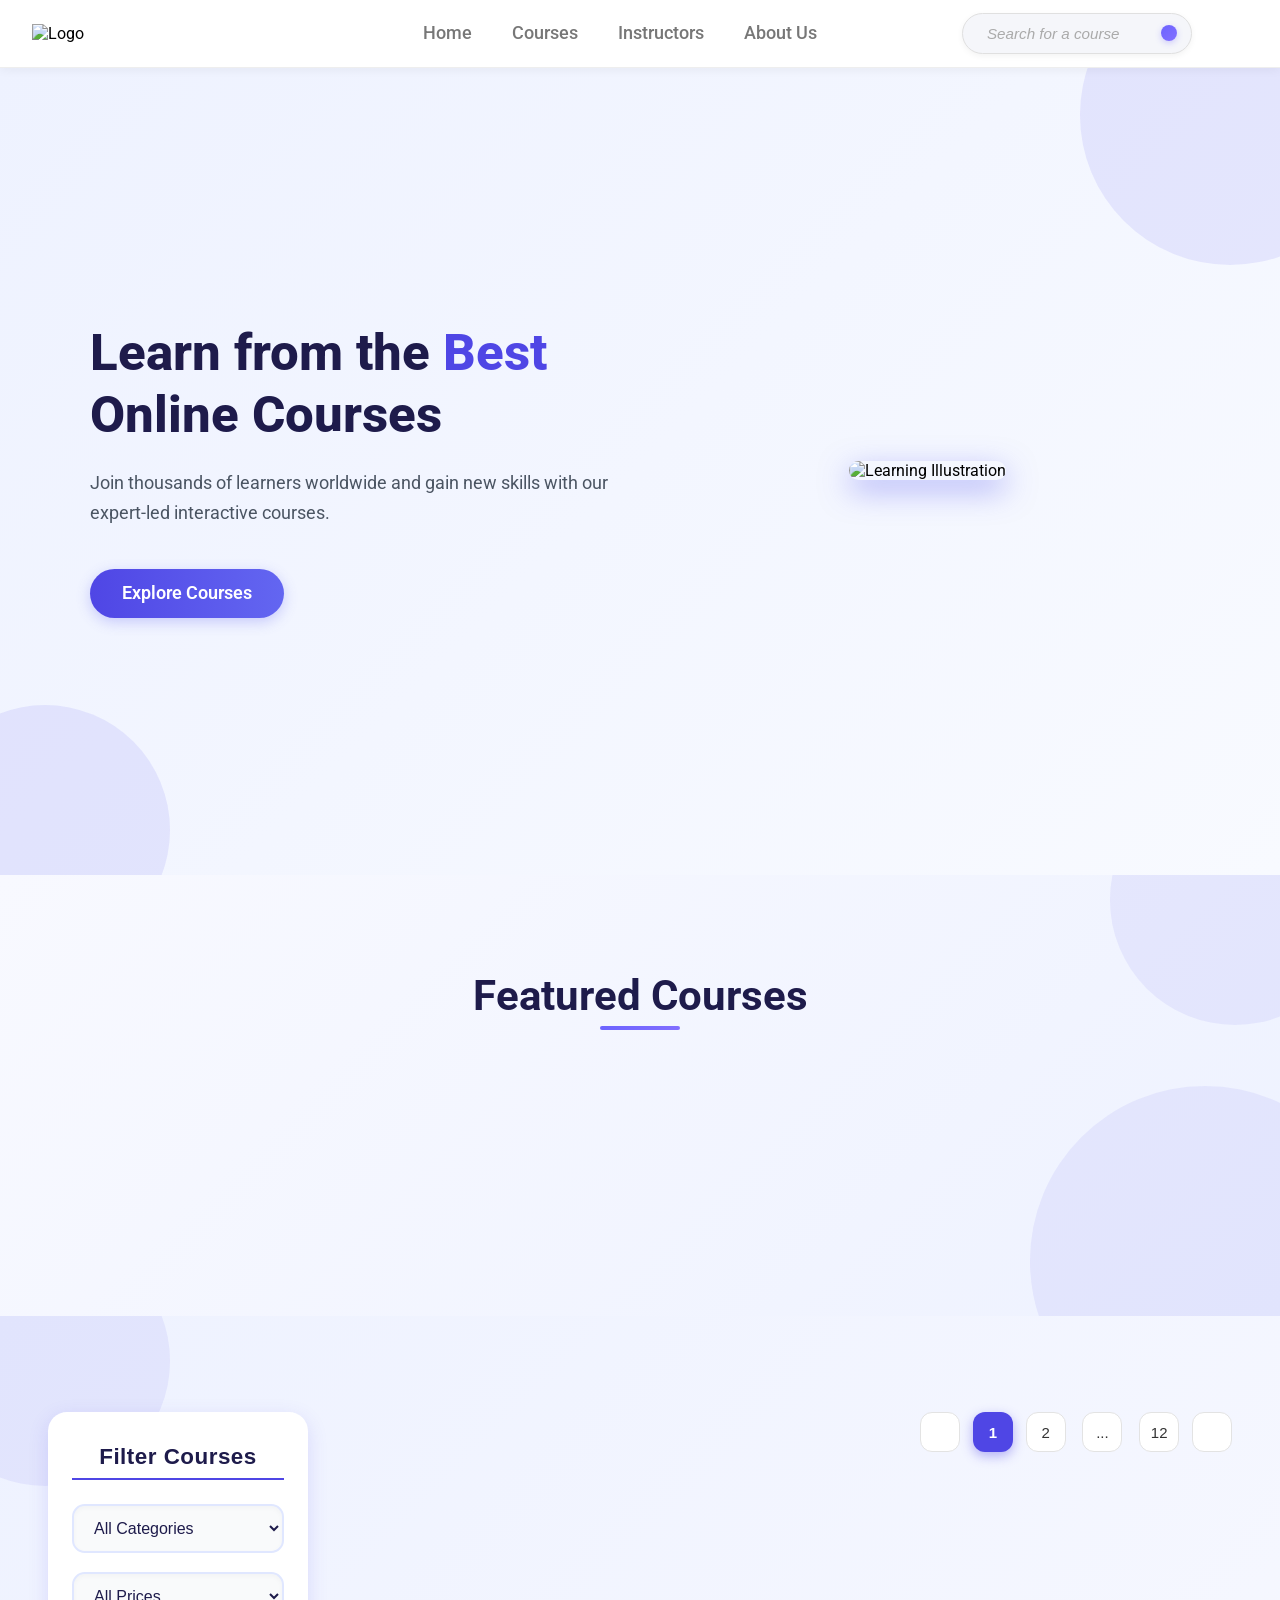
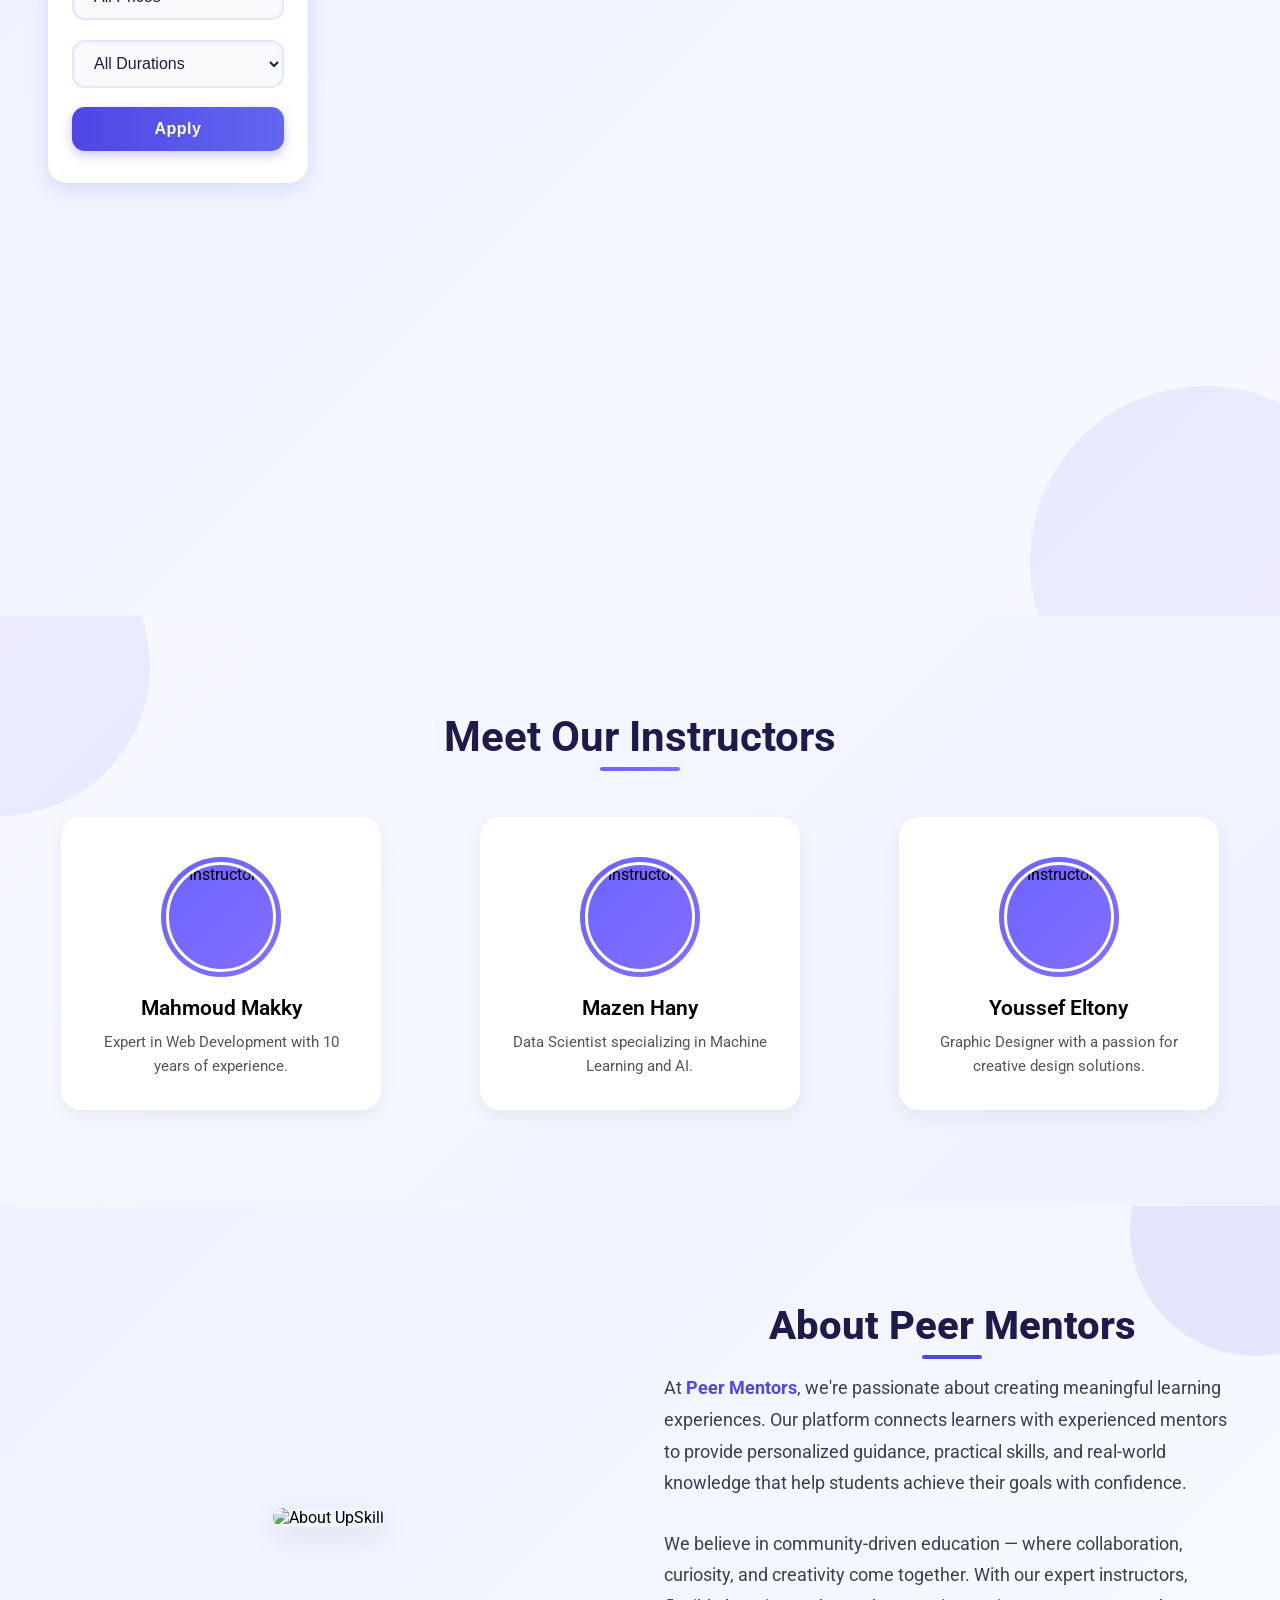
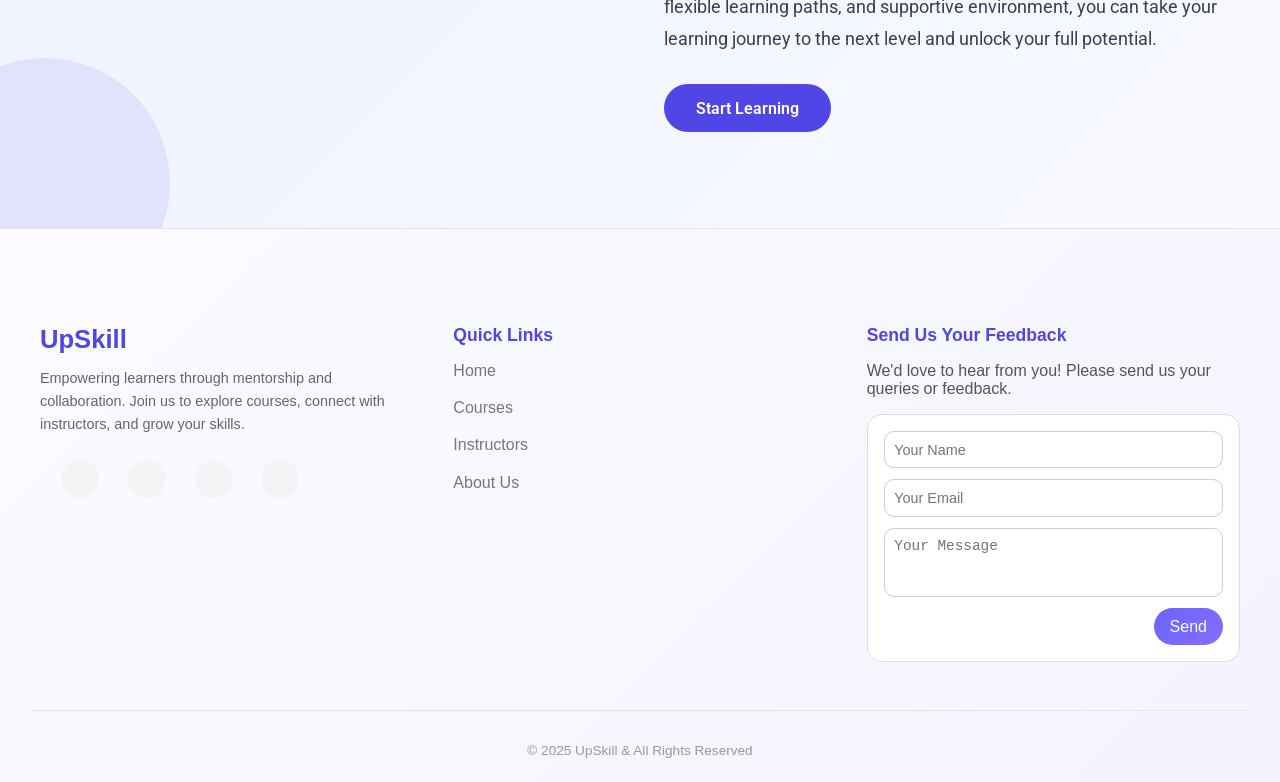
==== commit 6370d549: "Pagination Added" ====
--- a/index.html
+++ b/index.html
@@ -4,10 +4,12 @@
 <head>
     <meta charset="UTF-8" />
     <meta name="viewport" content="width=device-width, initial-scale=1.0" />
-    <title>UpSkill</title>
+    <title>Peer Mentors</title>
     <link rel="stylesheet" href="https://cdnjs.cloudflare.com/ajax/libs/remixicon/3.5.0/remixicon.css">
-    <link rel="shortcut icon" href="assets/img/online-learning.png" type="image/x-icon">
-
+    <link rel="icon" href="assets/img/favicon/favicon.ico" type="image/x-icon">
+    <link rel="apple-touch-icon" href="assets/img/favicon/apple-touch-icon.png">
+    <link rel="icon" type="image/png" sizes="96x96" href="assets/img/favicon/favicon-96x96.png">
+    <link rel="manifest" href="assets/img/favicon/site.webmanifest">
     <link rel="preconnect" href="https://fonts.googleapis.com">
     <link rel="preconnect" href="https://fonts.gstatic.com" crossorigin>
     <link href="https://fonts.googleapis.com/css2?family=Roboto:wght@400;500;700&display=swap" rel="stylesheet">
@@ -22,9 +24,8 @@
         <nav class="nav container">
             <!-- Logo -->
             <div class="nav__logo">
-                <img src="assets/img/online-learning.png" alt="Logo" class="nav__logo-img" />
-            </div>
-            <div class="logo">UpSkill</div>
+                <img src="assets/img/logo.png" alt="Logo" class="nav__logo-img" />
+            </div>
 
             <!-- Navigation Menu -->
             <div class="nav__menu" id="nav-menu">
@@ -61,7 +62,7 @@
                 <button><i class="ri-search-line"></i></button>
             </div>
             <div class="nav__actions">
-                <i class="ri-user-line login-button" id="login-button" title="Login"></i>
+                <i class="ri-user-line login-button" id="login-button" title="Profile"></i>
                 <i class="ri-notification-line" id="notification-button" title="Notifications"></i>
                 <i class="ri-moon-line theme-button" id="theme-button" title="Toggle Theme"></i>
                 <i class="ri-global-line" id="language-button" title="Change Language"></i>
@@ -114,24 +115,24 @@
                     <select id="categoryFilter">
                         <option value="all">All Categories</option>
                         <option value="Web Development">Web Development</option>
-                        <option value="design">Design</option>
-                        <option value="ai">Artificial Intelligence</option>
-                        <option value="cyber">CyberSecurity</option>
+                        <option value="Design">Design</option>
+                        <option value="AI">Artificial Intelligence</option>
+                        <option value="Cyber">CyberSecurity</option>
                     </select>
 
                     <select id="priceFilter">
                         <option value="all">All Prices</option>
-                        <option value="Free">Free</option>
-                        <option value="under50">$0 -> $50</option>
-                        <option value="under100">$50 -> $100</option>
-                        <option value="premium">$100+</option>
+                        <option value="u0">Free</option>
+                        <option value="u50">Under $50</option>
+                        <option value="u100">Under $100</option>
+                        <option value="g100">Greater than $100</option>
                     </select>
 
                     <select id="durationFilter">
                         <option value="all">All Durations</option>
-                        <option value="short">0 -> 5 hours</option>
-                        <option value="medium">5 -> 15 hours</option>
-                        <option value="long">15+ hours</option>
+                        <option value="short">Under 2 weeks</option>
+                        <option value="medium">Under 2 months</option>
+                        <option value="long">More than 2 months</option>
                     </select>
 
                     <button id="applyFilter">Apply</button>
@@ -141,6 +142,9 @@
             <div class="courses-container-filter" id="coursesContainerFilter">
 
             </div>
+
+            <div id="pagination"></div>
+
         </section>
 
             <!-- Instructors -->
@@ -152,7 +156,7 @@
                             <div class="instructor-image-wrapper">
                                 <img src="assets/img/aaa.png" alt="Instructor 1" class="instructor-image" />
                             </div>
-                            <h3 class="instructor-name">Jane Doe</h3>
+                            <h3 class="instructor-name">Mahmoud Makky</h3> <!-- sorry Beshnack :) -->
                             <p class="instructor-bio">
                                 Expert in Web Development with 10 years of experience.
                             </p>
@@ -162,7 +166,7 @@
                             <div class="instructor-image-wrapper">
                                 <img src="assets/img/aaa.png" alt="Instructor 2" class="instructor-image" />
                             </div>
-                            <h3 class="instructor-name">John Smith</h3>
+                            <h3 class="instructor-name">Mazen Hany</h3>
                             <p class="instructor-bio">
                                 Data Scientist specializing in Machine Learning and AI.
                             </p>
@@ -172,7 +176,7 @@
                             <div class="instructor-image-wrapper">
                                 <img src="assets/img/aaa.png" alt="Instructor 3" class="instructor-image" />
                             </div>
-                            <h3 class="instructor-name">Emily Johnson</h3>
+                            <h3 class="instructor-name">Youssef Eltony</h3>
                             <p class="instructor-bio">
                                 Graphic Designer with a passion for creative design solutions.
                             </p>
@@ -188,9 +192,9 @@
             </div>
 
             <div class="about__data">
-                <h2 class="section__title about__title">About UpSkill</h2>
+                <h2 class="section__title about__title">About Peer Mentors</h2>
                 <p class="about__description">
-                    At <strong>UpSkill</strong>, we're passionate about creating meaningful learning experiences.
+                    At <strong>Peer Mentors</strong>, we're passionate about creating meaningful learning experiences.
                     Our platform connects learners with experienced mentors to provide personalized guidance, practical
                     skills,
                     and real-world knowledge that help students achieve their goals with confidence.
@@ -276,7 +280,6 @@
                 </div>
     
                 <button type="submit" class="login__btn" id="login--button">Login</button>
-                <button type="reset" class="logout__btn" id="logout-button">Logout</button>
     
                 <p class="login__register">
                     Don't have an account? <a href="register.html">Register</a>
@@ -285,14 +288,28 @@
         </div>
     </div>
 
+    <!-- ========== Profile Popup ========== -->
+    <div class="profile__container" id="profile-container">
+        <div class="profile__box">
+            <i class="ri-close-line profile__close" id="profile-close"></i>
+            <h2 class="profile__title">Welcome Back</h2>
+            <p class="profile__subtitle">Continue your learning journey</p>
+
+            <button class="admin__btn" id="admin--button">Admin Dashboard</button>
+            <button class="logout__btn" id="logout-button">Logout</button>
+        </div>
+    </div>
+
     <!-- ========== Script ========== -->
     <script src="assets/js/main.js" type="module"></script>
-    <script src="assets/js/indexlogin.js" type="module"></script>
+    <script src="assets/js/indexPopup.js" type="module"></script>
     <script src="assets/js/theme.js"></script>
+    <script src="assets/js/search.js" type="module"></script>
     <script src="assets/js/swiper-bundle.min.js"></script>
     <script src="assets/js/courses.js" type="module"></script>
     <script src="assets/js/filter.js" type="module"></script>
     <script src="assets/js/language.js"></script>
+    <script src="assets/js/pagination.js" type="module"></script>
 </body>
 
 </html>
--- a/assets/css/style.css
+++ b/assets/css/style.css
@@ -51,26 +51,20 @@
     flex-wrap: wrap;
 }
 
-.logo {
-    font-weight: 700;
-    font-size: 1.3rem;
-    color: #4f46e5;
-}
-
 .nav__logo img {
-    width: 25px;
+    width: 230px;
     height: auto;
     margin-right: 0.5rem;
     display: flex;
     align-items: center;
 }
+
 
 /* ========== Navigation Menu =======================*/
 .nav__menu {
     flex: 1;
     display: flex;
     justify-content: center;
-    margin-left: 12rem;
 }
 
 .nav__list {
@@ -1237,6 +1231,173 @@
     text-decoration: underline;
 }
 
+
+
+/* ================= profile POPUP ================================================================ */
+.profile__container {
+    position: fixed;
+    inset: 0;
+    background: rgba(17, 24, 39, 0.6);
+    display: flex;
+    align-items: center;
+    justify-content: center;
+    opacity: 0;
+    pointer-events: none;
+    transition: opacity 0.4s ease;
+    z-index: 1000;
+}
+
+.profile__container.active {
+    opacity: 1;
+    pointer-events: all;
+}
+
+.profile__box {
+    background: #fff;
+    padding: 2.5rem 2rem;
+    border-radius: 20px;
+    width: 90%;
+    max-width: 400px;
+    text-align: center;
+    position: relative;
+    box-shadow: 0 8px 25px rgba(0, 0, 0, 0.15);
+    transform: translateY(-50px);
+    opacity: 0;
+    transition: all 0.4s ease;
+}
+
+.profile__container.active .profile__box {
+    transform: translateY(0);
+    opacity: 1;
+}
+
+.profile__close {
+    position: absolute;
+    top: 15px;
+    right: 20px;
+    font-size: 1.4rem;
+    color: #4b5563;
+    cursor: pointer;
+    transition: color 0.3s ease;
+}
+
+
+.profile__close:hover {
+    color: #1e1b4b;
+}
+
+.profile__title {
+    font-size: 1.8rem;
+    font-weight: 700;
+    color: #1e1b4b;
+    margin-bottom: 0.3rem;
+}
+
+.profile__subtitle {
+    color: #6b7280;
+    font-size: 0.9rem;
+    margin-bottom: 2rem;
+}
+
+.admin__btn{
+    width: 100%;
+    padding: 0.9rem;
+    border: none;
+    border-radius: 10px;
+    background: linear-gradient(135deg, #4f46e5, #6366f1);
+    color: #fff;
+    font-size: 1rem;
+    cursor: pointer;
+    transition: 0.3s;
+    margin-top: 0.5rem;
+}
+
+
+.admin__btn:hover {
+    background: linear-gradient(135deg, #4338ca, #4f46e5);
+    transform: translateY(-2px);
+    box-shadow: 0 3px 8px rgba(108, 99, 255, 0.4);
+}
+
+
+
+.logout__btn{
+    width: 100%;
+    padding: 0.9rem;
+    border: none;
+    border-radius: 10px;
+    background: #dc2626;
+    color: #fff;
+    font-size: 1rem;
+    cursor: pointer;
+    transition: 0.3s;
+    margin-top: 0.5rem;
+}
+
+.logout__btn:hover {
+    background: #b91c1c;
+    transform: translateY(-2px);
+    box-shadow: 0 3px 8px rgba(108, 99, 255, 0.4);
+}
+
+/*====================== Pagination Styles ======================*/
+
+.pagination {
+    display: flex;
+    justify-content: center;
+    align-items: center;
+    gap: 0.8rem;
+    margin-top: 2rem;
+    z-index: 1;
+}
+
+.pagination .box,
+.pagination button {
+    width: 40px;
+    height: 40px;
+    border-radius: 12px;
+    border: 1px solid #e3e3e3;
+    background: #fff;
+    cursor: pointer;
+    font-family: 'Poppins', sans-serif;
+    font-size: 15px;
+    color: #333;
+    transition: .3s;
+    display: flex;
+    justify-content: center;
+    align-items: center;
+}
+
+.pagination .box:hover,
+.pagination button:hover {
+    background: #4f46e5;
+    color: #fff;
+    transform: translateY(-2px);
+    box-shadow: 0 4px 12px rgba(79, 70, 229, 0.3);
+    border-color: transparent;
+}
+
+.pagination .active,
+.pagination button.active {
+    background: #4f46e5;
+    color: #fff;
+    font-weight: 600;
+    border-color: transparent;
+    box-shadow: 0 4px 12px rgba(79, 70, 229, 0.4);
+}
+
+.pagination .btn {
+    font-size: 18px;
+    color: #777;
+}
+
+.dots {
+    margin: 0 4px;
+    color: #888;
+    font-size: 18px;
+    pointer-events: none;
+}
+
 /*====================== Responsive Styles ======================*/
 
 /* --- Tablets --- */
@@ -1862,6 +2023,7 @@
     text-shadow: 0 2px 10px rgba(0, 0, 0, 0.3);
 }
 
+
 body.dark-theme .nav__actions i {
     color: #cbd5e1;
 }
@@ -2175,3 +2337,61 @@
     background: linear-gradient(135deg, #4f46e5, #6366f1);
     box-shadow: 0 3px 8px rgba(99, 102, 241, 0.5);
 }
+
+
+/*================================ Profile Popup==================== */
+
+body.dark-theme .profile__box {
+    background: #1e293b;
+    box-shadow: 0 8px 25px rgba(0, 0, 0, 0.5);
+}
+
+body.dark-theme .profile__close {
+    color: #94a3b8;
+}
+
+body.dark-theme .profile__title {
+    color: #f8fafc;
+}
+
+body.dark-theme .profile__subtitle {
+    color: #94a3b8;
+}
+
+body.dark-theme .profile__btn {
+    background: linear-gradient(135deg, #6366f1, #4f46e5);
+}
+
+body.dark-theme .profile__btn:hover {
+    background: linear-gradient(135deg, #4f46e5, #6366f1);
+    box-shadow: 0 3px 8px rgba(99, 102, 241, 0.5);
+}
+
+/*========================pagination=========================*/
+
+body.dark-theme .pagination .box,
+body.dark-theme .pagination button {
+    background: #334155;
+    color: #cbd5e1;
+    border: 1px solid #475569;
+}
+
+body.dark-theme .pagination .box:hover,
+body.dark-theme .pagination button:hover { 
+    background: #6366f1;
+    color: #fff;
+    box-shadow: 0 4px 12px rgba(99, 102, 241, 0.4);
+    border-color: transparent;
+}
+
+body.dark-theme .pagination .active,
+body.dark-theme .pagination button.active {
+    background: #6366f1;
+    color: #fff;
+    box-shadow: 0 4px 12px rgba(99, 102, 241, 0.5);
+    border-color: transparent;
+}
+
+body.dark-theme .pagination .btn {
+    color: #94a3b8;
+}
